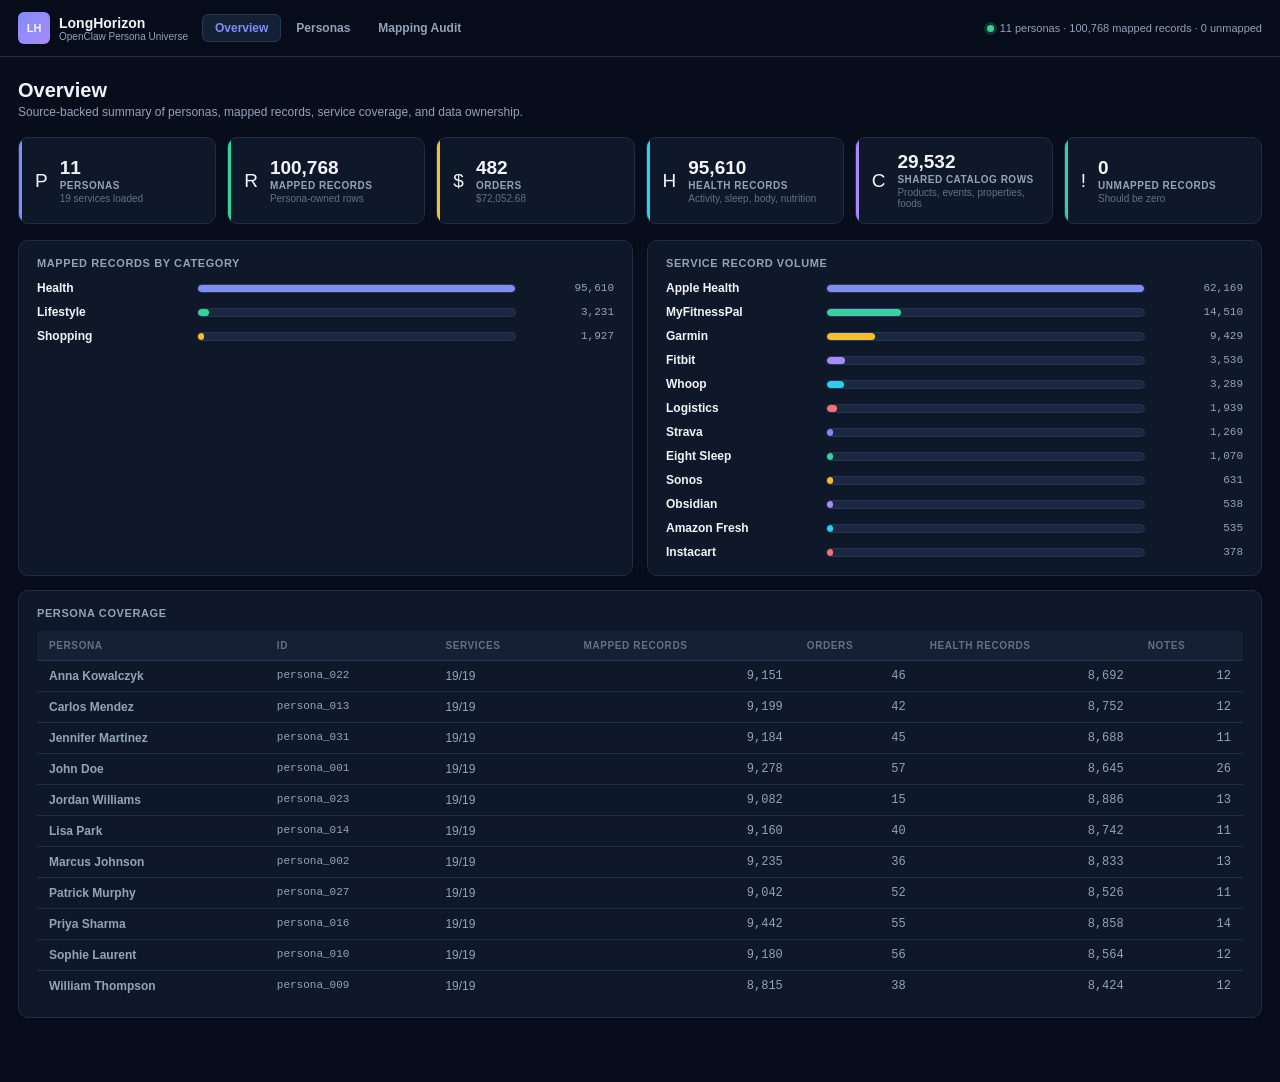
==== longhorizon-visualization/index.html @ d18d6e13 "UI rework" ====
<!DOCTYPE html>
<html lang="en">
<head>
  <meta charset="UTF-8" />
  <meta name="viewport" content="width=device-width, initial-scale=1.0" />
  <title>LongHorizon - Data Visualization</title>
  <link rel="stylesheet" href="css/style.css" />
</head>
<body>
  <header class="header">
    <div class="header-inner">
      <div class="brand">
        <div class="brand-logo">LH</div>
        <div class="brand-name">
          <span>LongHorizon</span>
          <small>OpenClaw Persona Universe</small>
        </div>
      </div>

      <nav class="tabs" aria-label="Primary">
        <button class="tab active" data-tab="overview">Overview</button>
        <button class="tab" data-tab="personas">Personas</button>
        <button class="tab" data-tab="audit">Mapping Audit</button>
      </nav>

      <div class="hdr-right">
        <span class="pulse-dot" id="status-dot"></span>
        <span class="status-text" id="status-text">Loading...</span>
      </div>
    </div>
  </header>

  <main class="main">
    <section class="page active" id="page-overview">
      <div class="page-title">
        <h2>Overview</h2>
        <p>Source-backed summary of personas, mapped records, service coverage, and data ownership.</p>
      </div>
      <div class="kpi-row" id="kpi-row"></div>
      <div class="grid-2">
        <div class="card">
          <h4>Mapped Records by Category</h4>
          <div id="category-bars" class="bar-list"></div>
        </div>
        <div class="card">
          <h4>Service Record Volume</h4>
          <div id="service-bars" class="bar-list"></div>
        </div>
      </div>
      <div class="card" style="margin-top:14px">
        <h4>Persona Coverage</h4>
        <div id="coverage-table"></div>
      </div>
    </section>

    <section class="page" id="page-personas">
      <div class="page-title">
        <h2>Personas</h2>
        <p>Each row links to a complete persona detail block with consistent health, purchase, lifestyle, and source-record sections.</p>
      </div>
      <div class="explorer-bar">
        <input id="persona-search" class="ex-search" type="text" placeholder="Search persona name, email, or ID..." />
        <span class="ex-count" id="persona-count"></span>
      </div>
      <div class="table-wrap" id="personas-table"></div>
      <div class="detail-stack" id="personas-root"></div>
    </section>

    <section class="page" id="page-audit">
      <div class="page-title">
        <h2>Mapping Audit</h2>
        <p>Explicit rules used to keep persona ownership strict, plus shared catalog counts and unmapped records.</p>
      </div>
      <div id="audit-root" class="audit-grid"></div>
    </section>
  </main>

  <div id="loading-overlay" class="loading-overlay">
    <div class="loader-box"><div class="spinner"></div><p>Loading LongHorizon Universe...</p></div>
  </div>

  <script src="js/app.js"></script>
</body>
</html>
---- longhorizon-visualization/css/style.css ----
:root {
  --bg: #070d1a;
  --surface: #0f1829;
  --surface2: #162035;
  --surface3: #1c2840;
  --border: #1e2d48;
  --border2: #253556;
  --indigo: #818cf8;
  --emerald: #34d399;
  --amber: #fbbf24;
  --violet: #a78bfa;
  --rose: #f87171;
  --cyan: #22d3ee;
  --text: #f1f5f9;
  --text2: #94a3b8;
  --text3: #607188;
  --radius: 10px;
  --radius-sm: 6px;
  --font: Inter, "Segoe UI", Arial, sans-serif;
  --mono: "JetBrains Mono", Consolas, monospace;
}

* { box-sizing: border-box; margin: 0; padding: 0; }
html { font-size: 14px; scroll-behavior: smooth; }
body { min-height: 100vh; background: var(--bg); color: var(--text); font-family: var(--font); }
a { color: inherit; text-decoration: none; }
code { font-family: var(--mono); color: var(--amber); }

.header {
  position: sticky;
  top: 0;
  z-index: 100;
  background: rgba(7, 13, 26, 0.96);
  border-bottom: 1px solid var(--border);
}

.header-inner {
  max-width: 1500px;
  height: 56px;
  margin: 0 auto;
  padding: 0 18px;
  display: flex;
  align-items: center;
  gap: 14px;
}

.brand { display: flex; align-items: center; gap: 9px; flex: 0 0 auto; }
.brand-logo {
  width: 32px;
  height: 32px;
  border-radius: var(--radius-sm);
  display: grid;
  place-items: center;
  background: linear-gradient(135deg, var(--indigo), var(--violet));
  font-size: 11px;
  font-weight: 800;
}
.brand-name span { display: block; font-size: 14px; font-weight: 700; }
.brand-name small { display: block; color: var(--text2); font-size: 10px; }

.tabs { flex: 1; display: flex; gap: 2px; overflow-x: auto; }
.tab {
  padding: 6px 12px;
  border: 1px solid transparent;
  border-radius: var(--radius-sm);
  background: transparent;
  color: var(--text2);
  font: 600 12px var(--font);
  cursor: pointer;
  white-space: nowrap;
}
.tab:hover { background: var(--surface2); color: var(--text); }
.tab.active { background: var(--surface2); border-color: var(--border2); color: var(--indigo); }

.hdr-right { display: flex; align-items: center; gap: 6px; flex: 0 0 auto; min-width: 0; }
.pulse-dot { width: 7px; height: 7px; border-radius: 50%; background: var(--text3); }
.pulse-dot.live { background: var(--emerald); box-shadow: 0 0 0 3px rgba(52, 211, 153, 0.2); }
.status-text { color: var(--text2); font-size: 11px; max-width: 280px; overflow: hidden; text-overflow: ellipsis; white-space: nowrap; }

.main { max-width: 1500px; margin: 0 auto; padding: 22px 18px 64px; }
.page { display: none; }
.page.active { display: block; }
.page-title { margin-bottom: 18px; }
.page-title h2 { font-size: 20px; font-weight: 700; letter-spacing: 0; }
.page-title p { margin-top: 3px; color: var(--text2); font-size: 12px; }

.kpi-row { display: grid; grid-template-columns: repeat(auto-fit, minmax(180px, 1fr)); gap: 11px; margin-bottom: 16px; }
.kpi-card {
  position: relative;
  overflow: hidden;
  display: flex;
  align-items: center;
  gap: 12px;
  padding: 14px 16px;
  background: var(--surface);
  border: 1px solid var(--border);
  border-radius: var(--radius);
}
.kpi-card::before { content: ""; position: absolute; top: 0; left: 0; width: 3px; height: 100%; background: var(--accent); }
.kpi-icon { font-size: 19px; }
.kpi-value { font-size: 19px; font-weight: 800; line-height: 1; }
.kpi-label { margin-top: 3px; color: var(--text2); font-size: 10px; font-weight: 700; text-transform: uppercase; letter-spacing: 0.5px; }
.kpi-sub { margin-top: 2px; color: var(--text3); font-size: 10px; }

.grid-2 { display: grid; grid-template-columns: 1fr 1fr; gap: 14px; }
.card,
.persona-card,
.audit-card {
  background: var(--surface);
  border: 1px solid var(--border);
  border-radius: var(--radius);
  padding: 16px 18px;
}
.card h4,
.persona-section h4,
.audit-card h3 {
  margin-bottom: 12px;
  color: var(--text2);
  font-size: 11px;
  font-weight: 800;
  text-transform: uppercase;
  letter-spacing: 0.6px;
}

.bar-list { display: grid; gap: 10px; }
.bar-row { display: grid; grid-template-columns: 150px minmax(0, 1fr) 88px; gap: 10px; align-items: center; font-size: 12px; }
.bar-track { height: 9px; overflow: hidden; border-radius: 999px; background: var(--surface3); border: 1px solid var(--border2); }
.bar-fill { height: 100%; border-radius: 999px; background: var(--indigo); }
.bar-value { color: var(--text2); text-align: right; font-family: var(--mono); font-size: 11px; }

.explorer-bar { display: flex; align-items: center; gap: 8px; margin-bottom: 10px; }
.ex-search {
  min-width: 310px;
  padding: 8px 10px;
  outline: none;
  border: 1px solid var(--border2);
  border-radius: var(--radius-sm);
  background: var(--surface2);
  color: var(--text);
  font: 12px var(--font);
}
.ex-search:focus { border-color: var(--indigo); }
.ex-search::placeholder { color: var(--text3); }
.ex-count { margin-left: auto; color: var(--text3); font-size: 11px; }

.table-wrap { overflow-x: auto; border: 1px solid var(--border); border-radius: var(--radius); background: var(--surface); }
.data-table { width: 100%; border-collapse: collapse; font-size: 12px; }
.data-table th {
  padding: 9px 12px;
  background: var(--surface2);
  border-bottom: 1px solid var(--border2);
  text-align: left;
  color: var(--text3);
  font-size: 10px;
  font-weight: 800;
  text-transform: uppercase;
  letter-spacing: 0.6px;
  white-space: nowrap;
}
.data-table td { padding: 8px 12px; border-bottom: 1px solid var(--border); color: var(--text2); vertical-align: top; }
.data-table tbody tr:last-child td { border-bottom: 0; }
.data-table tbody tr:hover td { background: var(--surface2); color: var(--text); }
.mono { font-family: var(--mono); font-size: 11px; color: var(--text2); }
.num { text-align: right; font-family: var(--mono); }

.badge {
  display: inline-flex;
  align-items: center;
  padding: 2px 7px;
  border-radius: 10px;
  font-size: 10px;
  font-weight: 800;
  white-space: nowrap;
}
.badge-health { background: rgba(52, 211, 153, 0.12); color: var(--emerald); }
.badge-shopping { background: rgba(251, 191, 36, 0.12); color: var(--amber); }
.badge-lifestyle { background: rgba(167, 139, 250, 0.12); color: var(--violet); }
.badge-normal { background: rgba(129, 140, 248, 0.12); color: var(--indigo); }

.detail-stack { display: grid; gap: 16px; margin-top: 18px; }
.persona-card { scroll-margin-top: 70px; }
.persona-header {
  display: grid;
  grid-template-columns: auto minmax(0, 1fr) auto;
  gap: 12px;
  align-items: center;
  padding-bottom: 14px;
  border-bottom: 1px solid var(--border);
}
.avatar {
  width: 42px;
  height: 42px;
  display: grid;
  place-items: center;
  border-radius: var(--radius-sm);
  background: linear-gradient(135deg, var(--indigo), var(--cyan));
  color: #fff;
  font-weight: 800;
}
.persona-header h3 { font-size: 17px; }
.persona-header p { margin-top: 3px; color: var(--text2); font-size: 11px; }
.persona-mini { text-align: right; color: var(--text2); font-size: 11px; }

.chain {
  display: grid;
  grid-template-columns: 1fr 1fr;
  gap: 12px;
  margin-top: 14px;
}
.persona-section {
  min-width: 0;
  padding: 12px;
  border: 1px solid var(--border);
  border-radius: var(--radius-sm);
  background: rgba(22, 32, 53, 0.65);
}
.full-span { grid-column: 1 / -1; }
.metric-grid { display: grid; grid-template-columns: repeat(3, minmax(0, 1fr)); gap: 8px; }
.metric-tile {
  padding: 9px;
  border: 1px solid var(--border);
  border-radius: var(--radius-sm);
  background: var(--surface);
}
.metric-tile strong { display: block; font-size: 15px; }
.metric-tile span { display: block; margin-top: 3px; color: var(--text3); font-size: 10px; text-transform: uppercase; letter-spacing: 0.4px; }

.mini-table { width: 100%; border-collapse: collapse; font-size: 11px; }
.mini-table th { padding: 7px 8px; color: var(--text3); border-bottom: 1px solid var(--border); text-align: left; font-size: 9px; text-transform: uppercase; }
.mini-table td { padding: 7px 8px; border-bottom: 1px solid var(--border); color: var(--text2); }
.mini-table tr:last-child td { border-bottom: 0; }

.source-list { display: flex; flex-wrap: wrap; gap: 6px; }
.source-pill { border: 1px solid var(--border2); border-radius: 999px; padding: 4px 8px; color: var(--text2); font-size: 10px; }
.dataset-list { display: grid; gap: 7px; }
.dataset-line { display: grid; grid-template-columns: 135px minmax(0, 1fr); gap: 10px; padding-top: 7px; border-top: 1px solid var(--border); }
.dataset-line:first-child { border-top: 0; padding-top: 0; }
.dataset-line span { color: var(--text2); line-height: 1.45; font-size: 11px; }

.audit-grid { display: grid; grid-template-columns: repeat(3, minmax(0, 1fr)); gap: 12px; }
.audit-card p { color: var(--text2); font-size: 12px; line-height: 1.55; }
.audit-row { padding: 8px 0; border-top: 1px solid var(--border); }
.audit-row:first-of-type { border-top: 0; }
.audit-row strong { display: block; margin-bottom: 3px; }
.audit-row span { color: var(--text2); font-size: 11px; line-height: 1.45; }
.empty { color: var(--text3); font-size: 12px; }

.loading-overlay {
  position: fixed;
  inset: 0;
  z-index: 500;
  display: grid;
  place-items: center;
  background: rgba(7, 13, 26, 0.9);
}
.loading-overlay.hidden { opacity: 0; pointer-events: none; transition: opacity 0.25s; }
.loader-box { display: grid; justify-items: center; gap: 12px; color: var(--text2); }
.spinner { width: 34px; height: 34px; border: 3px solid var(--border2); border-top-color: var(--indigo); border-radius: 50%; animation: spin 0.9s linear infinite; }
@keyframes spin { to { transform: rotate(360deg); } }

@media (max-width: 1000px) {
  .grid-2,
  .chain,
  .audit-grid { grid-template-columns: 1fr; }
  .metric-grid { grid-template-columns: repeat(2, minmax(0, 1fr)); }
}

@media (max-width: 720px) {
  .header-inner { height: auto; padding: 10px 14px; flex-wrap: wrap; }
  .tabs { order: 3; flex-basis: 100%; }
  .main { padding: 18px 14px 48px; }
  .kpi-row,
  .metric-grid,
  .persona-header,
  .bar-row,
  .dataset-line { grid-template-columns: 1fr; }
  .persona-mini { text-align: left; }
  .ex-search { min-width: 0; width: 100%; }
  .explorer-bar { align-items: stretch; flex-direction: column; }
  .ex-count { margin-left: 0; }
}
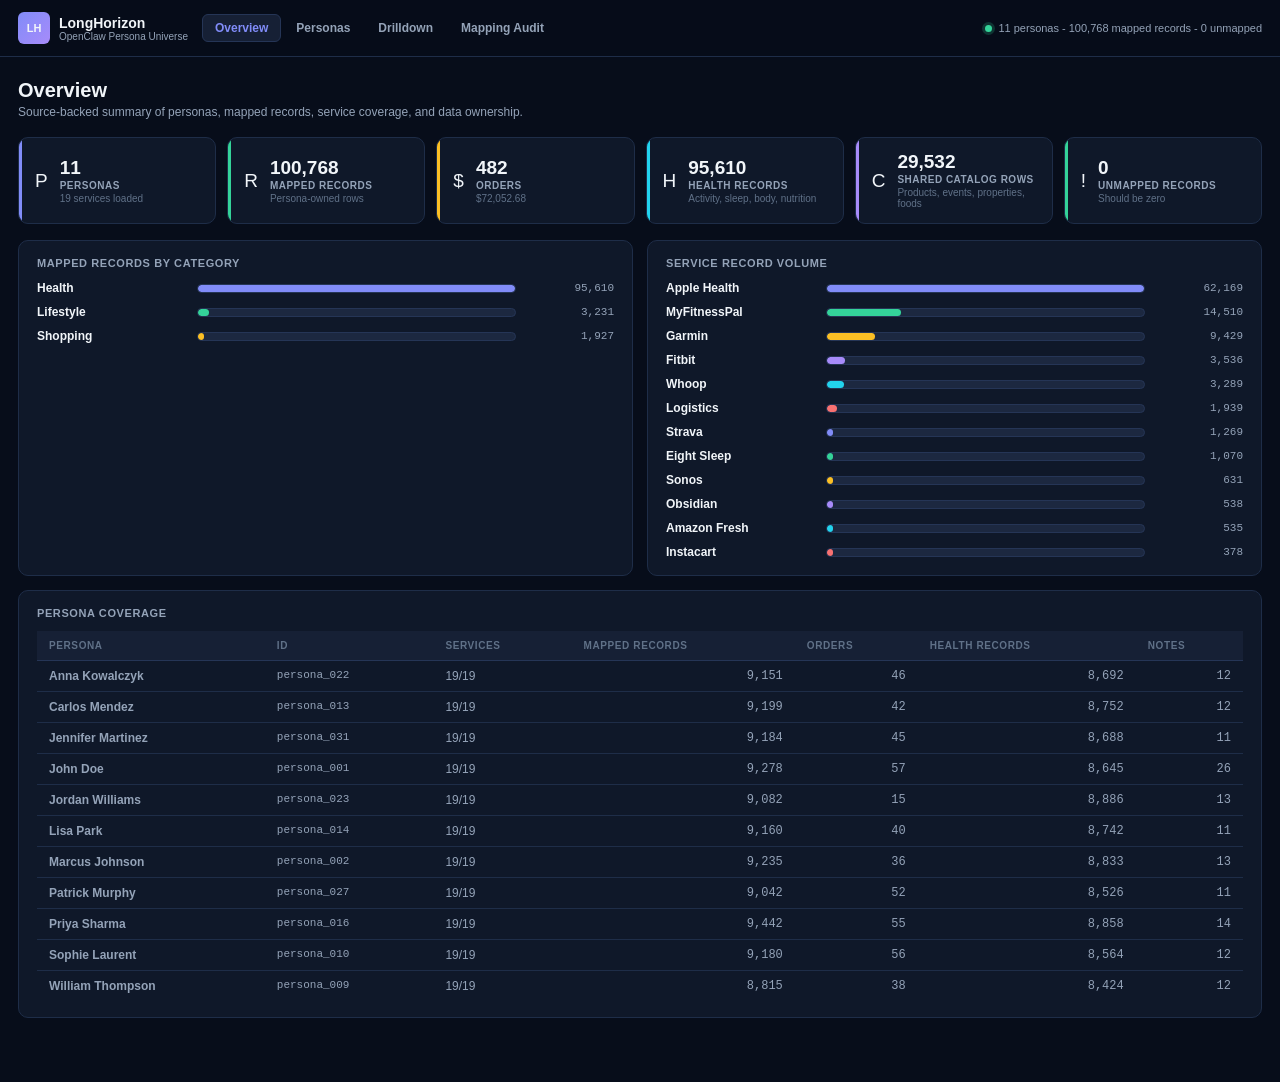
==== commit ee60e958: "Ui changes" ====
--- a/longhorizon-visualization/index.html
+++ b/longhorizon-visualization/index.html
@@ -20,6 +20,7 @@
       <nav class="tabs" aria-label="Primary">
         <button class="tab active" data-tab="overview">Overview</button>
         <button class="tab" data-tab="personas">Personas</button>
+        <button class="tab" data-tab="drilldown">Drilldown</button>
         <button class="tab" data-tab="audit">Mapping Audit</button>
       </nav>
 
@@ -66,6 +67,19 @@
       <div class="detail-stack" id="personas-root"></div>
     </section>
 
+    <section class="page" id="page-drilldown">
+      <div class="page-title">
+        <h2>Persona Server Drilldown</h2>
+        <p>Explore one persona at a time, then inspect every linked server, dataset, metric, and raw record page.</p>
+      </div>
+      <div class="explorer-bar wrap">
+        <select id="drill-persona" class="ex-filter"></select>
+        <select id="drill-dataset" class="ex-filter"></select>
+        <span class="ex-count" id="drill-count"></span>
+      </div>
+      <div id="drill-root"></div>
+    </section>
+
     <section class="page" id="page-audit">
       <div class="page-title">
         <h2>Mapping Audit</h2>
--- a/longhorizon-visualization/css/style.css
+++ b/longhorizon-visualization/css/style.css
@@ -129,6 +129,7 @@
 .bar-value { color: var(--text2); text-align: right; font-family: var(--mono); font-size: 11px; }
 
 .explorer-bar { display: flex; align-items: center; gap: 8px; margin-bottom: 10px; }
+.explorer-bar.wrap { flex-wrap: wrap; }
 .ex-search {
   min-width: 310px;
   padding: 8px 10px;
@@ -141,6 +142,16 @@
 }
 .ex-search:focus { border-color: var(--indigo); }
 .ex-search::placeholder { color: var(--text3); }
+.ex-filter {
+  min-width: 190px;
+  padding: 8px 10px;
+  outline: none;
+  border: 1px solid var(--border2);
+  border-radius: var(--radius-sm);
+  background: var(--surface2);
+  color: var(--text);
+  font: 12px var(--font);
+}
 .ex-count { margin-left: auto; color: var(--text3); font-size: 11px; }
 
 .table-wrap { overflow-x: auto; border: 1px solid var(--border); border-radius: var(--radius); background: var(--surface); }
@@ -232,10 +243,98 @@
 
 .source-list { display: flex; flex-wrap: wrap; gap: 6px; }
 .source-pill { border: 1px solid var(--border2); border-radius: 999px; padding: 4px 8px; color: var(--text2); font-size: 10px; }
+.source-button { background: transparent; font-family: var(--font); cursor: pointer; }
+.source-button:hover { color: var(--indigo); border-color: var(--indigo); }
 .dataset-list { display: grid; gap: 7px; }
 .dataset-line { display: grid; grid-template-columns: 135px minmax(0, 1fr); gap: 10px; padding-top: 7px; border-top: 1px solid var(--border); }
 .dataset-line:first-child { border-top: 0; padding-top: 0; }
 .dataset-line span { color: var(--text2); line-height: 1.45; font-size: 11px; }
+
+.drill-layout {
+  display: grid;
+  grid-template-columns: 230px minmax(0, 1fr);
+  gap: 14px;
+}
+.server-nav {
+  display: grid;
+  gap: 6px;
+  align-content: start;
+}
+.server-btn {
+  width: 100%;
+  padding: 9px 10px;
+  border: 1px solid var(--border);
+  border-radius: var(--radius-sm);
+  background: var(--surface);
+  color: var(--text2);
+  font: 600 12px var(--font);
+  text-align: left;
+  cursor: pointer;
+}
+.server-btn:hover { background: var(--surface2); color: var(--text); }
+.server-btn.active { border-color: var(--indigo); background: rgba(129, 140, 248, 0.12); color: var(--indigo); }
+.server-btn small { display: block; margin-top: 2px; color: var(--text3); font-weight: 500; }
+.drill-main { display: grid; gap: 14px; min-width: 0; }
+.record-table-wrap {
+  max-height: 580px;
+  overflow: auto;
+  border: 1px solid var(--border);
+  border-radius: var(--radius);
+  background: var(--surface);
+}
+.record-table {
+  width: 100%;
+  border-collapse: collapse;
+  font-size: 11px;
+}
+.record-table th {
+  position: sticky;
+  top: 0;
+  z-index: 1;
+  padding: 8px;
+  background: var(--surface2);
+  border-bottom: 1px solid var(--border2);
+  color: var(--text3);
+  text-align: left;
+  text-transform: uppercase;
+  font-size: 9px;
+  letter-spacing: 0.5px;
+}
+.record-table td {
+  max-width: 320px;
+  padding: 7px 8px;
+  border-bottom: 1px solid var(--border);
+  color: var(--text2);
+  vertical-align: top;
+  overflow-wrap: anywhere;
+}
+.record-table tr:last-child td { border-bottom: 0; }
+.pager {
+  display: flex;
+  align-items: center;
+  gap: 8px;
+  margin-top: 10px;
+}
+.page-btn {
+  padding: 5px 10px;
+  border: 1px solid var(--border2);
+  border-radius: var(--radius-sm);
+  background: var(--surface2);
+  color: var(--text2);
+  font: 11px var(--font);
+  cursor: pointer;
+}
+.page-btn:disabled { opacity: 0.35; cursor: default; }
+.page-info { color: var(--text3); font-size: 11px; }
+.link-btn {
+  border: 0;
+  background: none;
+  color: var(--indigo);
+  font: inherit;
+  cursor: pointer;
+  padding: 0;
+}
+.link-btn:hover { text-decoration: underline; }
 
 .audit-grid { display: grid; grid-template-columns: repeat(3, minmax(0, 1fr)); gap: 12px; }
 .audit-card p { color: var(--text2); font-size: 12px; line-height: 1.55; }
@@ -261,6 +360,7 @@
 @media (max-width: 1000px) {
   .grid-2,
   .chain,
+  .drill-layout,
   .audit-grid { grid-template-columns: 1fr; }
   .metric-grid { grid-template-columns: repeat(2, minmax(0, 1fr)); }
 }
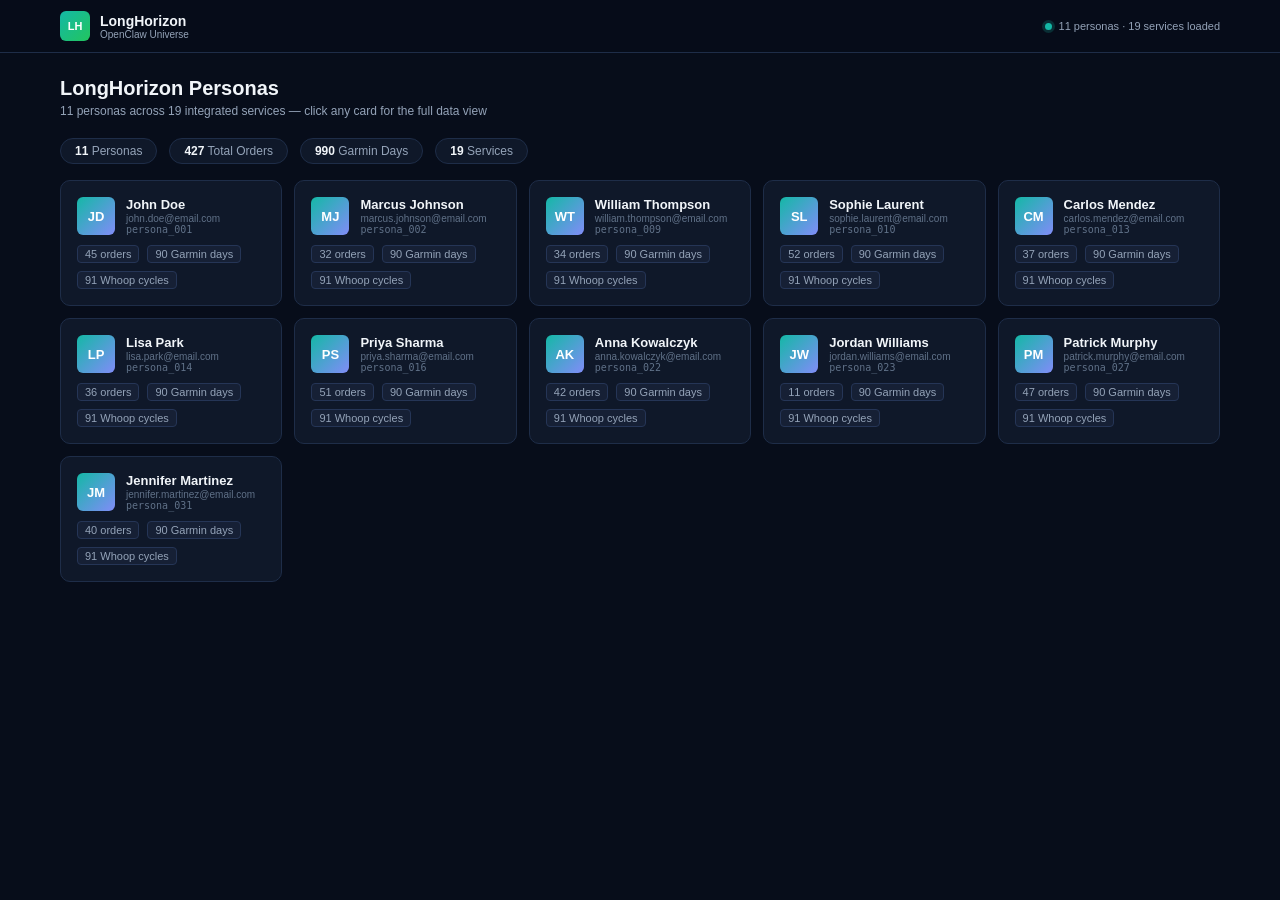
==== commit 635045cd: "Task rebuild" ====
--- a/longhorizon-visualization/index.html
+++ b/longhorizon-visualization/index.html
@@ -3,7 +3,7 @@
 <head>
   <meta charset="UTF-8" />
   <meta name="viewport" content="width=device-width, initial-scale=1.0" />
-  <title>LongHorizon - Data Visualization</title>
+  <title>LongHorizon — OpenClaw Universe</title>
   <link rel="stylesheet" href="css/style.css" />
 </head>
 <body>
@@ -13,84 +13,25 @@
         <div class="brand-logo">LH</div>
         <div class="brand-name">
           <span>LongHorizon</span>
-          <small>OpenClaw Persona Universe</small>
+          <small>OpenClaw Universe</small>
         </div>
       </div>
-
-      <nav class="tabs" aria-label="Primary">
-        <button class="tab active" data-tab="overview">Overview</button>
-        <button class="tab" data-tab="personas">Personas</button>
-        <button class="tab" data-tab="drilldown">Drilldown</button>
-        <button class="tab" data-tab="audit">Mapping Audit</button>
-      </nav>
-
       <div class="hdr-right">
         <span class="pulse-dot" id="status-dot"></span>
-        <span class="status-text" id="status-text">Loading...</span>
+        <span class="status-text" id="status-text">Loading…</span>
       </div>
     </div>
   </header>
 
-  <main class="main">
-    <section class="page active" id="page-overview">
-      <div class="page-title">
-        <h2>Overview</h2>
-        <p>Source-backed summary of personas, mapped records, service coverage, and data ownership.</p>
-      </div>
-      <div class="kpi-row" id="kpi-row"></div>
-      <div class="grid-2">
-        <div class="card">
-          <h4>Mapped Records by Category</h4>
-          <div id="category-bars" class="bar-list"></div>
-        </div>
-        <div class="card">
-          <h4>Service Record Volume</h4>
-          <div id="service-bars" class="bar-list"></div>
-        </div>
-      </div>
-      <div class="card" style="margin-top:14px">
-        <h4>Persona Coverage</h4>
-        <div id="coverage-table"></div>
-      </div>
-    </section>
-
-    <section class="page" id="page-personas">
-      <div class="page-title">
-        <h2>Personas</h2>
-        <p>Each row links to a complete persona detail block with consistent health, purchase, lifestyle, and source-record sections.</p>
-      </div>
-      <div class="explorer-bar">
-        <input id="persona-search" class="ex-search" type="text" placeholder="Search persona name, email, or ID..." />
-        <span class="ex-count" id="persona-count"></span>
-      </div>
-      <div class="table-wrap" id="personas-table"></div>
-      <div class="detail-stack" id="personas-root"></div>
-    </section>
-
-    <section class="page" id="page-drilldown">
-      <div class="page-title">
-        <h2>Persona Server Drilldown</h2>
-        <p>Explore one persona at a time, then inspect every linked server, dataset, metric, and raw record page.</p>
-      </div>
-      <div class="explorer-bar wrap">
-        <select id="drill-persona" class="ex-filter"></select>
-        <select id="drill-dataset" class="ex-filter"></select>
-        <span class="ex-count" id="drill-count"></span>
-      </div>
-      <div id="drill-root"></div>
-    </section>
-
-    <section class="page" id="page-audit">
-      <div class="page-title">
-        <h2>Mapping Audit</h2>
-        <p>Explicit rules used to keep persona ownership strict, plus shared catalog counts and unmapped records.</p>
-      </div>
-      <div id="audit-root" class="audit-grid"></div>
-    </section>
-  </main>
+  <main id="view" class="main"></main>
 
   <div id="loading-overlay" class="loading-overlay">
-    <div class="loader-box"><div class="spinner"></div><p>Loading LongHorizon Universe...</p></div>
+    <div class="loader-box">
+      <div class="spinner"></div>
+      <p id="load-msg">Loading universe…</p>
+      <div class="progress-bar-wrap"><div class="progress-bar" id="progress-bar"></div></div>
+      <p id="load-sub" class="load-sub"></p>
+    </div>
   </div>
 
   <script src="js/app.js"></script>
--- a/longhorizon-visualization/css/style.css
+++ b/longhorizon-visualization/css/style.css
@@ -1,381 +1,202 @@
 :root {
-  --bg: #070d1a;
-  --surface: #0f1829;
+  --bg:       #070d1a;
+  --surface:  #0f1829;
   --surface2: #162035;
-  --surface3: #1c2840;
-  --border: #1e2d48;
-  --border2: #253556;
-  --indigo: #818cf8;
-  --emerald: #34d399;
-  --amber: #fbbf24;
-  --violet: #a78bfa;
-  --rose: #f87171;
-  --cyan: #22d3ee;
-  --text: #f1f5f9;
-  --text2: #94a3b8;
-  --text3: #607188;
-  --radius: 10px;
-  --radius-sm: 6px;
-  --font: Inter, "Segoe UI", Arial, sans-serif;
-  --mono: "JetBrains Mono", Consolas, monospace;
-}
-
-* { box-sizing: border-box; margin: 0; padding: 0; }
-html { font-size: 14px; scroll-behavior: smooth; }
-body { min-height: 100vh; background: var(--bg); color: var(--text); font-family: var(--font); }
-a { color: inherit; text-decoration: none; }
-code { font-family: var(--mono); color: var(--amber); }
-
+  --surface3: #1e2d48;
+  --border:   #1e2d48;
+  --border2:  #253556;
+  --teal:     #14b8a6;
+  --green:    #22c55e;
+  --amber:    #f59e0b;
+  --violet:   #a855f7;
+  --rose:     #f87171;
+  --sky:      #38bdf8;
+  --indigo:   #818cf8;
+  --text:     #f1f5f9;
+  --text2:    #94a3b8;
+  --text3:    #607188;
+  --radius:   10px;
+  --rsm:      6px;
+  --font:     Inter, "Segoe UI", sans-serif;
+  --mono:     "JetBrains Mono", Consolas, monospace;
+}
+
+*, *::before, *::after { box-sizing: border-box; margin: 0; padding: 0; }
+html { font-size: 14px; }
+body { background: var(--bg); color: var(--text); font-family: var(--font); min-height: 100vh; }
+::-webkit-scrollbar { width: 5px; height: 5px; }
+::-webkit-scrollbar-track { background: var(--bg); }
+::-webkit-scrollbar-thumb { background: var(--border2); border-radius: 3px; }
+
+/* ── HEADER ── */
 .header {
-  position: sticky;
-  top: 0;
-  z-index: 100;
-  background: rgba(7, 13, 26, 0.96);
+  position: sticky; top: 0; z-index: 100;
+  background: rgba(7,13,26,0.95); backdrop-filter: blur(12px);
   border-bottom: 1px solid var(--border);
 }
-
 .header-inner {
-  max-width: 1500px;
-  height: 56px;
-  margin: 0 auto;
-  padding: 0 18px;
-  display: flex;
-  align-items: center;
-  gap: 14px;
-}
-
-.brand { display: flex; align-items: center; gap: 9px; flex: 0 0 auto; }
+  max-width: 1200px; margin: 0 auto; padding: 0 20px;
+  height: 52px; display: flex; align-items: center; justify-content: space-between;
+}
+.brand { display: flex; align-items: center; gap: 10px; }
 .brand-logo {
-  width: 32px;
-  height: 32px;
-  border-radius: var(--radius-sm);
+  width: 30px; height: 30px; border-radius: var(--rsm);
+  background: linear-gradient(135deg, var(--teal), var(--green));
+  display: grid; place-items: center; font-weight: 800; font-size: 11px; color: #fff;
+}
+.brand-name span { font-weight: 700; font-size: 14px; }
+.brand-name small { display: block; font-size: 10px; color: var(--text2); }
+.hdr-right { display: flex; align-items: center; gap: 7px; }
+.pulse-dot { width: 7px; height: 7px; border-radius: 50%; background: var(--text3); flex-shrink: 0; }
+.pulse-dot.live { background: var(--teal); box-shadow: 0 0 0 3px rgba(20,184,166,.2); animation: pulse 2s infinite; }
+@keyframes pulse { 0%,100%{box-shadow:0 0 0 3px rgba(20,184,166,.2)}50%{box-shadow:0 0 0 6px rgba(20,184,166,.05)} }
+.status-text { font-size: 11px; color: var(--text2); max-width: 280px; overflow: hidden; text-overflow: ellipsis; white-space: nowrap; }
+
+/* ── MAIN ── */
+.main { max-width: 1200px; margin: 0 auto; padding: 24px 20px 80px; }
+@keyframes fadeIn { from{opacity:0;transform:translateY(4px)} to{opacity:1;transform:none} }
+
+/* ── PERSONA LIST VIEW ── */
+.list-header { margin-bottom: 20px; }
+.list-header h2 { font-size: 20px; font-weight: 700; }
+.list-header p  { margin-top: 4px; font-size: 12px; color: var(--text2); }
+.stats-row { display: flex; gap: 12px; flex-wrap: wrap; margin: 16px 0; }
+.stat-pill {
+  background: var(--surface); border: 1px solid var(--border);
+  border-radius: 20px; padding: 5px 14px; font-size: 12px; color: var(--text2);
+}
+.stat-pill strong { color: var(--text); font-weight: 700; }
+
+.persona-grid {
   display: grid;
-  place-items: center;
-  background: linear-gradient(135deg, var(--indigo), var(--violet));
-  font-size: 11px;
-  font-weight: 800;
-}
-.brand-name span { display: block; font-size: 14px; font-weight: 700; }
-.brand-name small { display: block; color: var(--text2); font-size: 10px; }
-
-.tabs { flex: 1; display: flex; gap: 2px; overflow-x: auto; }
-.tab {
-  padding: 6px 12px;
-  border: 1px solid transparent;
-  border-radius: var(--radius-sm);
-  background: transparent;
-  color: var(--text2);
-  font: 600 12px var(--font);
-  cursor: pointer;
-  white-space: nowrap;
-}
-.tab:hover { background: var(--surface2); color: var(--text); }
-.tab.active { background: var(--surface2); border-color: var(--border2); color: var(--indigo); }
-
-.hdr-right { display: flex; align-items: center; gap: 6px; flex: 0 0 auto; min-width: 0; }
-.pulse-dot { width: 7px; height: 7px; border-radius: 50%; background: var(--text3); }
-.pulse-dot.live { background: var(--emerald); box-shadow: 0 0 0 3px rgba(52, 211, 153, 0.2); }
-.status-text { color: var(--text2); font-size: 11px; max-width: 280px; overflow: hidden; text-overflow: ellipsis; white-space: nowrap; }
-
-.main { max-width: 1500px; margin: 0 auto; padding: 22px 18px 64px; }
-.page { display: none; }
-.page.active { display: block; }
-.page-title { margin-bottom: 18px; }
-.page-title h2 { font-size: 20px; font-weight: 700; letter-spacing: 0; }
-.page-title p { margin-top: 3px; color: var(--text2); font-size: 12px; }
-
-.kpi-row { display: grid; grid-template-columns: repeat(auto-fit, minmax(180px, 1fr)); gap: 11px; margin-bottom: 16px; }
-.kpi-card {
-  position: relative;
-  overflow: hidden;
-  display: flex;
-  align-items: center;
+  grid-template-columns: repeat(auto-fill, minmax(220px, 1fr));
   gap: 12px;
-  padding: 14px 16px;
-  background: var(--surface);
-  border: 1px solid var(--border);
-  border-radius: var(--radius);
-}
-.kpi-card::before { content: ""; position: absolute; top: 0; left: 0; width: 3px; height: 100%; background: var(--accent); }
-.kpi-icon { font-size: 19px; }
-.kpi-value { font-size: 19px; font-weight: 800; line-height: 1; }
-.kpi-label { margin-top: 3px; color: var(--text2); font-size: 10px; font-weight: 700; text-transform: uppercase; letter-spacing: 0.5px; }
-.kpi-sub { margin-top: 2px; color: var(--text3); font-size: 10px; }
-
-.grid-2 { display: grid; grid-template-columns: 1fr 1fr; gap: 14px; }
-.card,
-.persona-card,
-.audit-card {
-  background: var(--surface);
-  border: 1px solid var(--border);
-  border-radius: var(--radius);
-  padding: 16px 18px;
-}
-.card h4,
-.persona-section h4,
-.audit-card h3 {
-  margin-bottom: 12px;
-  color: var(--text2);
-  font-size: 11px;
-  font-weight: 800;
-  text-transform: uppercase;
-  letter-spacing: 0.6px;
-}
-
-.bar-list { display: grid; gap: 10px; }
-.bar-row { display: grid; grid-template-columns: 150px minmax(0, 1fr) 88px; gap: 10px; align-items: center; font-size: 12px; }
-.bar-track { height: 9px; overflow: hidden; border-radius: 999px; background: var(--surface3); border: 1px solid var(--border2); }
-.bar-fill { height: 100%; border-radius: 999px; background: var(--indigo); }
-.bar-value { color: var(--text2); text-align: right; font-family: var(--mono); font-size: 11px; }
-
-.explorer-bar { display: flex; align-items: center; gap: 8px; margin-bottom: 10px; }
-.explorer-bar.wrap { flex-wrap: wrap; }
-.ex-search {
-  min-width: 310px;
-  padding: 8px 10px;
-  outline: none;
-  border: 1px solid var(--border2);
-  border-radius: var(--radius-sm);
-  background: var(--surface2);
-  color: var(--text);
-  font: 12px var(--font);
-}
-.ex-search:focus { border-color: var(--indigo); }
-.ex-search::placeholder { color: var(--text3); }
-.ex-filter {
-  min-width: 190px;
-  padding: 8px 10px;
-  outline: none;
-  border: 1px solid var(--border2);
-  border-radius: var(--radius-sm);
-  background: var(--surface2);
-  color: var(--text);
-  font: 12px var(--font);
-}
-.ex-count { margin-left: auto; color: var(--text3); font-size: 11px; }
-
-.table-wrap { overflow-x: auto; border: 1px solid var(--border); border-radius: var(--radius); background: var(--surface); }
+}
+.persona-card {
+  background: var(--surface); border: 1px solid var(--border);
+  border-radius: var(--radius); padding: 16px;
+  cursor: pointer; transition: border-color .15s, transform .12s;
+  display: flex; flex-direction: column; gap: 10px;
+}
+.persona-card:hover { border-color: var(--teal); transform: translateY(-2px); }
+.persona-card-top { display: flex; align-items: center; gap: 11px; }
+.avatar {
+  width: 38px; height: 38px; border-radius: var(--rsm);
+  background: linear-gradient(135deg, var(--teal), var(--indigo));
+  display: grid; place-items: center; font-weight: 800; font-size: 13px; color: #fff;
+  flex-shrink: 0;
+}
+.persona-name { font-weight: 600; font-size: 13px; }
+.persona-email { font-size: 10px; color: var(--text3); margin-top: 1px; }
+.persona-id { font-size: 10px; color: var(--text3); font-family: var(--mono); }
+.persona-stats { display: flex; gap: 8px; flex-wrap: wrap; }
+.ps { font-size: 11px; color: var(--text2); background: var(--surface2); border: 1px solid var(--border2); border-radius: 4px; padding: 2px 7px; }
+
+/* ── DETAIL VIEW ── */
+.detail-back {
+  display: inline-flex; align-items: center; gap: 6px;
+  font-size: 12px; color: var(--text2); cursor: pointer;
+  padding: 6px 12px; border-radius: var(--rsm);
+  background: var(--surface); border: 1px solid var(--border);
+  margin-bottom: 20px; transition: border-color .15s;
+}
+.detail-back:hover { border-color: var(--teal); color: var(--teal); }
+
+.detail-hero {
+  background: var(--surface); border: 1px solid var(--border);
+  border-radius: var(--radius); padding: 18px 20px; margin-bottom: 20px;
+  display: flex; align-items: center; gap: 16px; flex-wrap: wrap;
+}
+.hero-avatar {
+  width: 52px; height: 52px; border-radius: var(--radius);
+  background: linear-gradient(135deg, var(--teal), var(--indigo));
+  display: grid; place-items: center; font-weight: 800; font-size: 18px;
+  color: #fff; flex-shrink: 0;
+}
+.hero-name { font-size: 20px; font-weight: 700; }
+.hero-email { font-size: 12px; color: var(--text2); margin-top: 3px; }
+.hero-id { font-size: 10px; color: var(--text3); font-family: var(--mono); margin-top: 2px; }
+.hero-meta { margin-left: auto; display: flex; gap: 10px; flex-wrap: wrap; }
+
+/* ── CATEGORY SECTION ── */
+.cat-section { margin-bottom: 28px; }
+.cat-heading {
+  font-size: 11px; font-weight: 700; text-transform: uppercase; letter-spacing: .6px;
+  color: var(--text3); margin-bottom: 10px; padding-bottom: 8px;
+  border-bottom: 1px solid var(--border);
+  display: flex; align-items: center; gap: 8px;
+}
+.cat-dot { width: 8px; height: 8px; border-radius: 50%; }
+
+/* ── SERVICE ACCORDION ── */
+.svc-block { background: var(--surface); border: 1px solid var(--border); border-radius: var(--radius); margin-bottom: 8px; overflow: hidden; }
+.svc-header {
+  display: flex; align-items: center; gap: 10px; padding: 11px 14px;
+  cursor: pointer; user-select: none; transition: background .12s;
+}
+.svc-header:hover { background: var(--surface2); }
+.svc-icon { font-size: 15px; flex-shrink: 0; }
+.svc-title { font-weight: 600; font-size: 13px; flex: 1; }
+.svc-count { font-size: 11px; color: var(--text3); }
+.svc-chevron { font-size: 11px; color: var(--text3); transition: transform .2s; }
+.svc-block.open .svc-chevron { transform: rotate(180deg); }
+.svc-body { display: none; padding: 0 0 4px; }
+.svc-block.open .svc-body { display: block; animation: fadeIn .15s; }
+
+/* ── TABLES ── */
+.table-wrap { overflow-x: auto; }
 .data-table { width: 100%; border-collapse: collapse; font-size: 12px; }
 .data-table th {
-  padding: 9px 12px;
-  background: var(--surface2);
-  border-bottom: 1px solid var(--border2);
-  text-align: left;
-  color: var(--text3);
-  font-size: 10px;
-  font-weight: 800;
-  text-transform: uppercase;
-  letter-spacing: 0.6px;
+  padding: 7px 12px; background: var(--surface2);
+  border-bottom: 1px solid var(--border2); border-top: 1px solid var(--border);
+  text-align: left; font-size: 10px; font-weight: 700;
+  text-transform: uppercase; letter-spacing: .5px; color: var(--text3);
   white-space: nowrap;
 }
-.data-table td { padding: 8px 12px; border-bottom: 1px solid var(--border); color: var(--text2); vertical-align: top; }
-.data-table tbody tr:last-child td { border-bottom: 0; }
+.data-table td { padding: 7px 12px; border-bottom: 1px solid var(--border); color: var(--text2); vertical-align: top; }
+.data-table tbody tr:last-child td { border-bottom: none; }
 .data-table tbody tr:hover td { background: var(--surface2); color: var(--text); }
-.mono { font-family: var(--mono); font-size: 11px; color: var(--text2); }
+.mono { font-family: var(--mono); font-size: 11px; }
+.dim { color: var(--text3); }
 .num { text-align: right; font-family: var(--mono); }
-
+.right { text-align: right; }
+
+/* ── BADGES ── */
 .badge {
-  display: inline-flex;
-  align-items: center;
-  padding: 2px 7px;
-  border-radius: 10px;
-  font-size: 10px;
-  font-weight: 800;
-  white-space: nowrap;
-}
-.badge-health { background: rgba(52, 211, 153, 0.12); color: var(--emerald); }
-.badge-shopping { background: rgba(251, 191, 36, 0.12); color: var(--amber); }
-.badge-lifestyle { background: rgba(167, 139, 250, 0.12); color: var(--violet); }
-.badge-normal { background: rgba(129, 140, 248, 0.12); color: var(--indigo); }
-
-.detail-stack { display: grid; gap: 16px; margin-top: 18px; }
-.persona-card { scroll-margin-top: 70px; }
-.persona-header {
-  display: grid;
-  grid-template-columns: auto minmax(0, 1fr) auto;
-  gap: 12px;
-  align-items: center;
-  padding-bottom: 14px;
-  border-bottom: 1px solid var(--border);
-}
-.avatar {
-  width: 42px;
-  height: 42px;
-  display: grid;
-  place-items: center;
-  border-radius: var(--radius-sm);
-  background: linear-gradient(135deg, var(--indigo), var(--cyan));
-  color: #fff;
-  font-weight: 800;
-}
-.persona-header h3 { font-size: 17px; }
-.persona-header p { margin-top: 3px; color: var(--text2); font-size: 11px; }
-.persona-mini { text-align: right; color: var(--text2); font-size: 11px; }
-
-.chain {
-  display: grid;
-  grid-template-columns: 1fr 1fr;
-  gap: 12px;
-  margin-top: 14px;
-}
-.persona-section {
-  min-width: 0;
-  padding: 12px;
-  border: 1px solid var(--border);
-  border-radius: var(--radius-sm);
-  background: rgba(22, 32, 53, 0.65);
-}
-.full-span { grid-column: 1 / -1; }
-.metric-grid { display: grid; grid-template-columns: repeat(3, minmax(0, 1fr)); gap: 8px; }
-.metric-tile {
-  padding: 9px;
-  border: 1px solid var(--border);
-  border-radius: var(--radius-sm);
-  background: var(--surface);
-}
-.metric-tile strong { display: block; font-size: 15px; }
-.metric-tile span { display: block; margin-top: 3px; color: var(--text3); font-size: 10px; text-transform: uppercase; letter-spacing: 0.4px; }
-
-.mini-table { width: 100%; border-collapse: collapse; font-size: 11px; }
-.mini-table th { padding: 7px 8px; color: var(--text3); border-bottom: 1px solid var(--border); text-align: left; font-size: 9px; text-transform: uppercase; }
-.mini-table td { padding: 7px 8px; border-bottom: 1px solid var(--border); color: var(--text2); }
-.mini-table tr:last-child td { border-bottom: 0; }
-
-.source-list { display: flex; flex-wrap: wrap; gap: 6px; }
-.source-pill { border: 1px solid var(--border2); border-radius: 999px; padding: 4px 8px; color: var(--text2); font-size: 10px; }
-.source-button { background: transparent; font-family: var(--font); cursor: pointer; }
-.source-button:hover { color: var(--indigo); border-color: var(--indigo); }
-.dataset-list { display: grid; gap: 7px; }
-.dataset-line { display: grid; grid-template-columns: 135px minmax(0, 1fr); gap: 10px; padding-top: 7px; border-top: 1px solid var(--border); }
-.dataset-line:first-child { border-top: 0; padding-top: 0; }
-.dataset-line span { color: var(--text2); line-height: 1.45; font-size: 11px; }
-
-.drill-layout {
-  display: grid;
-  grid-template-columns: 230px minmax(0, 1fr);
-  gap: 14px;
-}
-.server-nav {
-  display: grid;
-  gap: 6px;
-  align-content: start;
-}
-.server-btn {
-  width: 100%;
-  padding: 9px 10px;
-  border: 1px solid var(--border);
-  border-radius: var(--radius-sm);
-  background: var(--surface);
-  color: var(--text2);
-  font: 600 12px var(--font);
-  text-align: left;
-  cursor: pointer;
-}
-.server-btn:hover { background: var(--surface2); color: var(--text); }
-.server-btn.active { border-color: var(--indigo); background: rgba(129, 140, 248, 0.12); color: var(--indigo); }
-.server-btn small { display: block; margin-top: 2px; color: var(--text3); font-weight: 500; }
-.drill-main { display: grid; gap: 14px; min-width: 0; }
-.record-table-wrap {
-  max-height: 580px;
-  overflow: auto;
-  border: 1px solid var(--border);
-  border-radius: var(--radius);
-  background: var(--surface);
-}
-.record-table {
-  width: 100%;
-  border-collapse: collapse;
-  font-size: 11px;
-}
-.record-table th {
-  position: sticky;
-  top: 0;
-  z-index: 1;
-  padding: 8px;
-  background: var(--surface2);
-  border-bottom: 1px solid var(--border2);
-  color: var(--text3);
-  text-align: left;
-  text-transform: uppercase;
-  font-size: 9px;
-  letter-spacing: 0.5px;
-}
-.record-table td {
-  max-width: 320px;
-  padding: 7px 8px;
-  border-bottom: 1px solid var(--border);
-  color: var(--text2);
-  vertical-align: top;
-  overflow-wrap: anywhere;
-}
-.record-table tr:last-child td { border-bottom: 0; }
-.pager {
-  display: flex;
-  align-items: center;
-  gap: 8px;
-  margin-top: 10px;
-}
-.page-btn {
-  padding: 5px 10px;
-  border: 1px solid var(--border2);
-  border-radius: var(--radius-sm);
-  background: var(--surface2);
-  color: var(--text2);
-  font: 11px var(--font);
-  cursor: pointer;
-}
-.page-btn:disabled { opacity: 0.35; cursor: default; }
-.page-info { color: var(--text3); font-size: 11px; }
-.link-btn {
-  border: 0;
-  background: none;
-  color: var(--indigo);
-  font: inherit;
-  cursor: pointer;
-  padding: 0;
-}
-.link-btn:hover { text-decoration: underline; }
-
-.audit-grid { display: grid; grid-template-columns: repeat(3, minmax(0, 1fr)); gap: 12px; }
-.audit-card p { color: var(--text2); font-size: 12px; line-height: 1.55; }
-.audit-row { padding: 8px 0; border-top: 1px solid var(--border); }
-.audit-row:first-of-type { border-top: 0; }
-.audit-row strong { display: block; margin-bottom: 3px; }
-.audit-row span { color: var(--text2); font-size: 11px; line-height: 1.45; }
-.empty { color: var(--text3); font-size: 12px; }
-
-.loading-overlay {
-  position: fixed;
-  inset: 0;
-  z-index: 500;
-  display: grid;
-  place-items: center;
-  background: rgba(7, 13, 26, 0.9);
-}
-.loading-overlay.hidden { opacity: 0; pointer-events: none; transition: opacity 0.25s; }
-.loader-box { display: grid; justify-items: center; gap: 12px; color: var(--text2); }
-.spinner { width: 34px; height: 34px; border: 3px solid var(--border2); border-top-color: var(--indigo); border-radius: 50%; animation: spin 0.9s linear infinite; }
+  display: inline-block; padding: 2px 7px; border-radius: 8px;
+  font-size: 10px; font-weight: 700; white-space: nowrap;
+}
+.badge-green    { background: rgba(34,197,94,.12);  color: var(--green); }
+.badge-amber    { background: rgba(245,158,11,.12); color: var(--amber); }
+.badge-violet   { background: rgba(168,85,247,.12); color: var(--violet); }
+.badge-sky      { background: rgba(56,189,248,.12); color: var(--sky); }
+.badge-rose     { background: rgba(248,113,113,.12);color: var(--rose); }
+.badge-teal     { background: rgba(20,184,166,.12); color: var(--teal); }
+.badge-normal   { background: var(--surface2); color: var(--text2); border: 1px solid var(--border2); }
+
+/* ── ORDER ITEMS SUBROW ── */
+.items-row td { background: var(--bg); padding: 0; }
+.items-inner { padding: 6px 12px 10px 28px; }
+.items-inner table { font-size: 11px; }
+.items-inner th { background: transparent; border-bottom: 1px solid var(--border2); padding: 4px 10px; }
+.items-inner td { border-bottom: 1px solid var(--border); padding: 4px 10px; }
+
+/* ── EMPTY / NOTE ── */
+.empty { padding: 16px 14px; font-size: 12px; color: var(--text3); }
+
+/* ── PROFILE FIELDS ── */
+.fields-grid { display: grid; grid-template-columns: repeat(auto-fill, minmax(200px,1fr)); gap: 0; }
+.field { padding: 8px 14px; border-bottom: 1px solid var(--border); border-right: 1px solid var(--border); }
+.field-key { font-size: 10px; color: var(--text3); font-weight: 600; margin-bottom: 2px; }
+.field-val { font-size: 12px; color: var(--text); }
+
+/* ── LOADING ── */
+.loading-overlay { position: fixed; inset: 0; background: var(--bg); display: flex; align-items: center; justify-content: center; z-index: 999; transition: opacity .4s; }
+.loading-overlay.hidden { opacity: 0; pointer-events: none; }
+.loader-box { text-align: center; }
+.spinner { width: 34px; height: 34px; border: 3px solid var(--border2); border-top-color: var(--teal); border-radius: 50%; animation: spin .8s linear infinite; margin: 0 auto 12px; }
 @keyframes spin { to { transform: rotate(360deg); } }
-
-@media (max-width: 1000px) {
-  .grid-2,
-  .chain,
-  .drill-layout,
-  .audit-grid { grid-template-columns: 1fr; }
-  .metric-grid { grid-template-columns: repeat(2, minmax(0, 1fr)); }
-}
-
-@media (max-width: 720px) {
-  .header-inner { height: auto; padding: 10px 14px; flex-wrap: wrap; }
-  .tabs { order: 3; flex-basis: 100%; }
-  .main { padding: 18px 14px 48px; }
-  .kpi-row,
-  .metric-grid,
-  .persona-header,
-  .bar-row,
-  .dataset-line { grid-template-columns: 1fr; }
-  .persona-mini { text-align: left; }
-  .ex-search { min-width: 0; width: 100%; }
-  .explorer-bar { align-items: stretch; flex-direction: column; }
-  .ex-count { margin-left: 0; }
-}
+.loader-box p { color: var(--text2); font-size: 12px; }
+.load-sub { color: var(--text3); font-size: 11px; margin-top: 4px; }
+.progress-bar-wrap { width: 220px; height: 3px; background: var(--surface3); border-radius: 2px; margin: 10px auto 0; overflow: hidden; }
+.progress-bar { height: 100%; background: var(--teal); border-radius: 2px; transition: width .3s; }
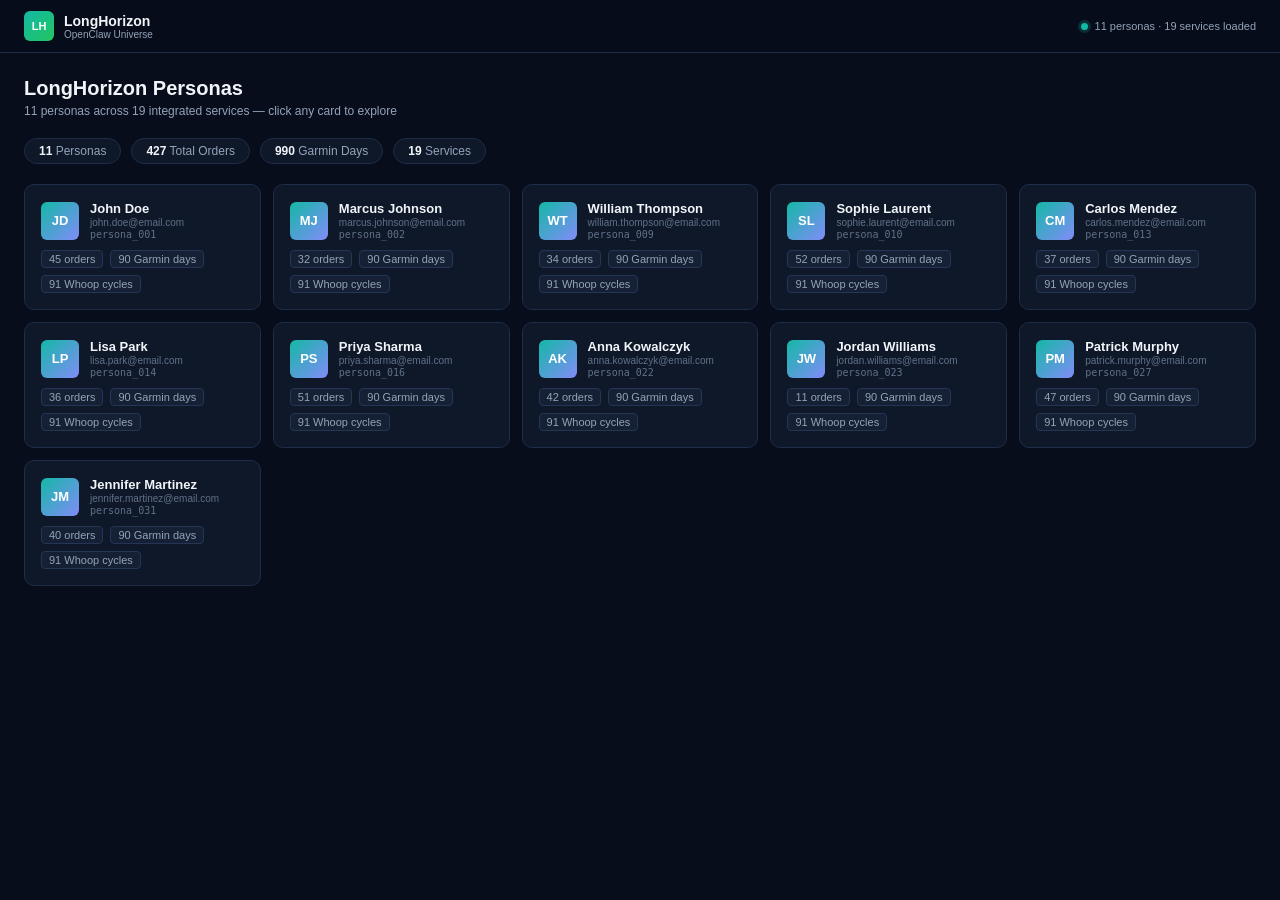
==== commit 42316f20: "Canvas" ====
--- a/longhorizon-visualization/index.html
+++ b/longhorizon-visualization/index.html
@@ -25,12 +25,29 @@
 
   <main id="view" class="main"></main>
 
+  <!-- Service detail modal -->
+  <div id="modal-overlay" class="modal-overlay hidden" onclick="if(event.target===this)closeModal()">
+    <div class="modal-box">
+      <div class="modal-hdr">
+        <div class="modal-hdr-left">
+          <span id="modal-icon" class="modal-icon"></span>
+          <div>
+            <div id="modal-name" class="modal-name"></div>
+            <div id="modal-persona" class="modal-persona"></div>
+          </div>
+        </div>
+        <button class="modal-close" onclick="closeModal()">✕</button>
+      </div>
+      <div id="modal-body" class="modal-body"></div>
+    </div>
+  </div>
+
+  <!-- Loading -->
   <div id="loading-overlay" class="loading-overlay">
     <div class="loader-box">
       <div class="spinner"></div>
       <p id="load-msg">Loading universe…</p>
       <div class="progress-bar-wrap"><div class="progress-bar" id="progress-bar"></div></div>
-      <p id="load-sub" class="load-sub"></p>
     </div>
   </div>
 
--- a/longhorizon-visualization/css/style.css
+++ b/longhorizon-visualization/css/style.css
@@ -35,7 +35,7 @@
   border-bottom: 1px solid var(--border);
 }
 .header-inner {
-  max-width: 1200px; margin: 0 auto; padding: 0 20px;
+  max-width: 1400px; margin: 0 auto; padding: 0 24px;
   height: 52px; display: flex; align-items: center; justify-content: space-between;
 }
 .brand { display: flex; align-items: center; gap: 10px; }
@@ -50,46 +50,35 @@
 .pulse-dot { width: 7px; height: 7px; border-radius: 50%; background: var(--text3); flex-shrink: 0; }
 .pulse-dot.live { background: var(--teal); box-shadow: 0 0 0 3px rgba(20,184,166,.2); animation: pulse 2s infinite; }
 @keyframes pulse { 0%,100%{box-shadow:0 0 0 3px rgba(20,184,166,.2)}50%{box-shadow:0 0 0 6px rgba(20,184,166,.05)} }
-.status-text { font-size: 11px; color: var(--text2); max-width: 280px; overflow: hidden; text-overflow: ellipsis; white-space: nowrap; }
+.status-text { font-size: 11px; color: var(--text2); max-width: 320px; overflow: hidden; text-overflow: ellipsis; white-space: nowrap; }
 
 /* ── MAIN ── */
-.main { max-width: 1200px; margin: 0 auto; padding: 24px 20px 80px; }
-@keyframes fadeIn { from{opacity:0;transform:translateY(4px)} to{opacity:1;transform:none} }
-
-/* ── PERSONA LIST VIEW ── */
+.main { max-width: 1400px; margin: 0 auto; padding: 24px 24px 80px; }
+
+/* ── PERSONA LIST ── */
 .list-header { margin-bottom: 20px; }
 .list-header h2 { font-size: 20px; font-weight: 700; }
 .list-header p  { margin-top: 4px; font-size: 12px; color: var(--text2); }
-.stats-row { display: flex; gap: 12px; flex-wrap: wrap; margin: 16px 0; }
-.stat-pill {
-  background: var(--surface); border: 1px solid var(--border);
-  border-radius: 20px; padding: 5px 14px; font-size: 12px; color: var(--text2);
-}
+.stats-row { display: flex; gap: 10px; flex-wrap: wrap; margin: 14px 0 20px; }
+.stat-pill { background: var(--surface); border: 1px solid var(--border); border-radius: 20px; padding: 5px 14px; font-size: 12px; color: var(--text2); }
 .stat-pill strong { color: var(--text); font-weight: 700; }
-
-.persona-grid {
-  display: grid;
-  grid-template-columns: repeat(auto-fill, minmax(220px, 1fr));
-  gap: 12px;
-}
+.persona-grid { display: grid; grid-template-columns: repeat(auto-fill, minmax(220px, 1fr)); gap: 12px; }
 .persona-card {
   background: var(--surface); border: 1px solid var(--border);
-  border-radius: var(--radius); padding: 16px;
-  cursor: pointer; transition: border-color .15s, transform .12s;
-  display: flex; flex-direction: column; gap: 10px;
+  border-radius: var(--radius); padding: 16px; cursor: pointer;
+  transition: border-color .15s, transform .12s;
 }
 .persona-card:hover { border-color: var(--teal); transform: translateY(-2px); }
-.persona-card-top { display: flex; align-items: center; gap: 11px; }
+.persona-card-top { display: flex; align-items: center; gap: 11px; margin-bottom: 10px; }
 .avatar {
   width: 38px; height: 38px; border-radius: var(--rsm);
   background: linear-gradient(135deg, var(--teal), var(--indigo));
-  display: grid; place-items: center; font-weight: 800; font-size: 13px; color: #fff;
-  flex-shrink: 0;
-}
-.persona-name { font-weight: 600; font-size: 13px; }
+  display: grid; place-items: center; font-weight: 800; font-size: 13px; color: #fff; flex-shrink: 0;
+}
+.persona-name  { font-weight: 600; font-size: 13px; }
 .persona-email { font-size: 10px; color: var(--text3); margin-top: 1px; }
-.persona-id { font-size: 10px; color: var(--text3); font-family: var(--mono); }
-.persona-stats { display: flex; gap: 8px; flex-wrap: wrap; }
+.persona-id    { font-size: 10px; color: var(--text3); font-family: var(--mono); margin-top: 1px; }
+.persona-stats { display: flex; gap: 7px; flex-wrap: wrap; }
 .ps { font-size: 11px; color: var(--text2); background: var(--surface2); border: 1px solid var(--border2); border-radius: 4px; padding: 2px 7px; }
 
 /* ── DETAIL VIEW ── */
@@ -101,94 +90,150 @@
   margin-bottom: 20px; transition: border-color .15s;
 }
 .detail-back:hover { border-color: var(--teal); color: var(--teal); }
-
 .detail-hero {
   background: var(--surface); border: 1px solid var(--border);
-  border-radius: var(--radius); padding: 18px 20px; margin-bottom: 20px;
-  display: flex; align-items: center; gap: 16px; flex-wrap: wrap;
+  border-radius: var(--radius); padding: 18px 20px; margin-bottom: 28px;
+  display: flex; align-items: center; gap: 16px;
 }
 .hero-avatar {
   width: 52px; height: 52px; border-radius: var(--radius);
   background: linear-gradient(135deg, var(--teal), var(--indigo));
-  display: grid; place-items: center; font-weight: 800; font-size: 18px;
-  color: #fff; flex-shrink: 0;
-}
-.hero-name { font-size: 20px; font-weight: 700; }
+  display: grid; place-items: center; font-weight: 800; font-size: 18px; color: #fff; flex-shrink: 0;
+}
+.hero-name  { font-size: 20px; font-weight: 700; }
 .hero-email { font-size: 12px; color: var(--text2); margin-top: 3px; }
-.hero-id { font-size: 10px; color: var(--text3); font-family: var(--mono); margin-top: 2px; }
-.hero-meta { margin-left: auto; display: flex; gap: 10px; flex-wrap: wrap; }
-
-/* ── CATEGORY SECTION ── */
-.cat-section { margin-bottom: 28px; }
-.cat-heading {
+.hero-id    { font-size: 10px; color: var(--text3); font-family: var(--mono); margin-top: 2px; }
+
+/* ── CATEGORY ROW ── */
+.cat-row { margin-bottom: 32px; }
+.cat-row-label {
+  display: flex; align-items: center; gap: 10px;
   font-size: 11px; font-weight: 700; text-transform: uppercase; letter-spacing: .6px;
-  color: var(--text3); margin-bottom: 10px; padding-bottom: 8px;
-  border-bottom: 1px solid var(--border);
+  color: var(--text3); margin-bottom: 14px;
+}
+.cat-row-label::after { content: ''; flex: 1; height: 1px; background: var(--border); }
+.cat-dot { width: 8px; height: 8px; border-radius: 50%; flex-shrink: 0; }
+
+/* ── SERVICE CARDS ROW ── */
+.svc-cards {
+  display: flex; gap: 12px;
+  overflow-x: auto; padding-bottom: 6px;
+}
+.svc-cards::-webkit-scrollbar { height: 3px; }
+.svc-cards::-webkit-scrollbar-thumb { background: var(--border2); }
+
+/* ── SERVICE CARD ── */
+.svc-card {
+  flex: 0 0 200px;
+  background: var(--surface); border: 1px solid var(--border); border-radius: var(--radius);
+  padding: 14px; cursor: pointer;
+  transition: border-color .15s, transform .12s, box-shadow .15s;
+  display: flex; flex-direction: column;
+}
+.svc-card:hover {
+  border-color: var(--teal); transform: translateY(-2px);
+  box-shadow: 0 8px 24px rgba(0,0,0,.3);
+}
+.svc-card-hdr {
   display: flex; align-items: center; gap: 8px;
-}
-.cat-dot { width: 8px; height: 8px; border-radius: 50%; }
-
-/* ── SERVICE ACCORDION ── */
-.svc-block { background: var(--surface); border: 1px solid var(--border); border-radius: var(--radius); margin-bottom: 8px; overflow: hidden; }
-.svc-header {
-  display: flex; align-items: center; gap: 10px; padding: 11px 14px;
-  cursor: pointer; user-select: none; transition: background .12s;
-}
-.svc-header:hover { background: var(--surface2); }
-.svc-icon { font-size: 15px; flex-shrink: 0; }
-.svc-title { font-weight: 600; font-size: 13px; flex: 1; }
-.svc-count { font-size: 11px; color: var(--text3); }
-.svc-chevron { font-size: 11px; color: var(--text3); transition: transform .2s; }
-.svc-block.open .svc-chevron { transform: rotate(180deg); }
-.svc-body { display: none; padding: 0 0 4px; }
-.svc-block.open .svc-body { display: block; animation: fadeIn .15s; }
+  margin-bottom: 12px; padding-bottom: 10px; border-bottom: 1px solid var(--border);
+}
+.svc-card-icon { font-size: 15px; line-height: 1; }
+.svc-card-name { font-size: 12px; font-weight: 600; color: var(--text); flex: 1; min-width: 0; }
+.svc-card-arrow { font-size: 10px; color: var(--text3); }
+.svc-metrics { display: grid; grid-template-columns: 1fr 1fr; gap: 8px 6px; flex: 1; }
+.svc-metric {}
+.svc-metric-val { font-size: 15px; font-weight: 700; color: var(--text); line-height: 1.1; }
+.svc-metric-lbl { font-size: 10px; color: var(--text3); margin-top: 2px; line-height: 1.2; }
+.svc-metric.wide { grid-column: 1 / -1; }
+.svc-spark { margin-top: 10px; border-top: 1px solid var(--border); padding-top: 8px; }
+.svc-spark svg { display: block; width: 100%; height: 40px; }
+
+/* ── MODAL ── */
+.modal-overlay {
+  position: fixed; inset: 0; background: rgba(0,0,0,.72);
+  backdrop-filter: blur(6px); z-index: 500;
+  display: flex; align-items: flex-start; justify-content: center;
+  padding: 40px 20px; overflow-y: auto;
+}
+.modal-overlay.hidden { display: none; }
+.modal-box {
+  background: var(--surface); border: 1px solid var(--border2);
+  border-radius: 14px; width: 100%; max-width: 940px;
+  overflow: hidden; flex-shrink: 0;
+  box-shadow: 0 32px 96px rgba(0,0,0,.7);
+}
+.modal-hdr {
+  display: flex; align-items: center; justify-content: space-between;
+  padding: 14px 18px; background: var(--surface2); border-bottom: 1px solid var(--border);
+}
+.modal-hdr-left { display: flex; align-items: center; gap: 12px; }
+.modal-icon { font-size: 22px; line-height: 1; }
+.modal-name { font-size: 15px; font-weight: 600; }
+.modal-persona { font-size: 11px; color: var(--text2); margin-top: 2px; }
+.modal-close {
+  background: none; border: none; color: var(--text3); font-size: 18px;
+  cursor: pointer; padding: 2px 7px; border-radius: 4px; line-height: 1;
+}
+.modal-close:hover { color: var(--text); background: var(--surface3); }
+.modal-body { padding: 20px; max-height: 75vh; overflow-y: auto; }
+
+/* ── MODAL SUMMARY BAR ── */
+.modal-summary {
+  display: flex; gap: 10px; flex-wrap: wrap;
+  margin-bottom: 18px; padding-bottom: 16px; border-bottom: 1px solid var(--border);
+}
+.modal-stat { background: var(--surface2); border: 1px solid var(--border); border-radius: var(--rsm); padding: 8px 14px; }
+.modal-stat-val { font-size: 17px; font-weight: 700; line-height: 1; }
+.modal-stat-lbl { font-size: 10px; color: var(--text2); margin-top: 3px; }
 
 /* ── TABLES ── */
 .table-wrap { overflow-x: auto; }
 .data-table { width: 100%; border-collapse: collapse; font-size: 12px; }
 .data-table th {
   padding: 7px 12px; background: var(--surface2);
-  border-bottom: 1px solid var(--border2); border-top: 1px solid var(--border);
-  text-align: left; font-size: 10px; font-weight: 700;
-  text-transform: uppercase; letter-spacing: .5px; color: var(--text3);
-  white-space: nowrap;
+  border-bottom: 1px solid var(--border2); text-align: left;
+  font-size: 10px; font-weight: 700; text-transform: uppercase;
+  letter-spacing: .5px; color: var(--text3); white-space: nowrap;
 }
 .data-table td { padding: 7px 12px; border-bottom: 1px solid var(--border); color: var(--text2); vertical-align: top; }
 .data-table tbody tr:last-child td { border-bottom: none; }
 .data-table tbody tr:hover td { background: var(--surface2); color: var(--text); }
 .mono { font-family: var(--mono); font-size: 11px; }
-.dim { color: var(--text3); }
-.num { text-align: right; font-family: var(--mono); }
-.right { text-align: right; }
-
-/* ── BADGES ── */
-.badge {
-  display: inline-block; padding: 2px 7px; border-radius: 8px;
-  font-size: 10px; font-weight: 700; white-space: nowrap;
-}
-.badge-green    { background: rgba(34,197,94,.12);  color: var(--green); }
-.badge-amber    { background: rgba(245,158,11,.12); color: var(--amber); }
-.badge-violet   { background: rgba(168,85,247,.12); color: var(--violet); }
-.badge-sky      { background: rgba(56,189,248,.12); color: var(--sky); }
-.badge-rose     { background: rgba(248,113,113,.12);color: var(--rose); }
-.badge-teal     { background: rgba(20,184,166,.12); color: var(--teal); }
-.badge-normal   { background: var(--surface2); color: var(--text2); border: 1px solid var(--border2); }
-
-/* ── ORDER ITEMS SUBROW ── */
+.dim  { color: var(--text3); }
+.num  { text-align: right; font-family: var(--mono); }
+
+/* ── SECTION HEADINGS IN MODAL ── */
+.sub-heading {
+  padding: 10px 0 6px;
+  font-size: 11px; font-weight: 700; text-transform: uppercase;
+  letter-spacing: .5px; color: var(--text3);
+  border-bottom: 1px solid var(--border); margin-bottom: 0;
+}
+
+/* ── INLINE ORDER ITEMS ── */
 .items-row td { background: var(--bg); padding: 0; }
 .items-inner { padding: 6px 12px 10px 28px; }
-.items-inner table { font-size: 11px; }
-.items-inner th { background: transparent; border-bottom: 1px solid var(--border2); padding: 4px 10px; }
-.items-inner td { border-bottom: 1px solid var(--border); padding: 4px 10px; }
-
-/* ── EMPTY / NOTE ── */
-.empty { padding: 16px 14px; font-size: 12px; color: var(--text3); }
-
-/* ── PROFILE FIELDS ── */
-.fields-grid { display: grid; grid-template-columns: repeat(auto-fill, minmax(200px,1fr)); gap: 0; }
-.field { padding: 8px 14px; border-bottom: 1px solid var(--border); border-right: 1px solid var(--border); }
+.items-inner .data-table th { background: transparent; }
+
+/* ── BADGES ── */
+.badge { display: inline-block; padding: 2px 7px; border-radius: 8px; font-size: 10px; font-weight: 700; white-space: nowrap; }
+.badge-green  { background: rgba(34,197,94,.12);  color: var(--green); }
+.badge-amber  { background: rgba(245,158,11,.12); color: var(--amber); }
+.badge-violet { background: rgba(168,85,247,.12); color: var(--violet); }
+.badge-sky    { background: rgba(56,189,248,.12);  color: var(--sky); }
+.badge-rose   { background: rgba(248,113,113,.12); color: var(--rose); }
+.badge-teal   { background: rgba(20,184,166,.12);  color: var(--teal); }
+.badge-normal { background: var(--surface2); color: var(--text2); border: 1px solid var(--border2); }
+
+/* ── PROFILE FIELDS GRID ── */
+.fields-grid { display: grid; grid-template-columns: repeat(auto-fill, minmax(190px,1fr)); margin-bottom: 16px; border: 1px solid var(--border); border-radius: var(--rsm); overflow: hidden; }
+.field { padding: 8px 12px; border-bottom: 1px solid var(--border); border-right: 1px solid var(--border); }
+.field:nth-last-child(-n+2) { border-bottom: none; }
 .field-key { font-size: 10px; color: var(--text3); font-weight: 600; margin-bottom: 2px; }
-.field-val { font-size: 12px; color: var(--text); }
+.field-val  { font-size: 12px; color: var(--text); }
+
+.empty { padding: 14px 12px; font-size: 12px; color: var(--text3); }
 
 /* ── LOADING ── */
 .loading-overlay { position: fixed; inset: 0; background: var(--bg); display: flex; align-items: center; justify-content: center; z-index: 999; transition: opacity .4s; }
@@ -196,7 +241,6 @@
 .loader-box { text-align: center; }
 .spinner { width: 34px; height: 34px; border: 3px solid var(--border2); border-top-color: var(--teal); border-radius: 50%; animation: spin .8s linear infinite; margin: 0 auto 12px; }
 @keyframes spin { to { transform: rotate(360deg); } }
-.loader-box p { color: var(--text2); font-size: 12px; }
-.load-sub { color: var(--text3); font-size: 11px; margin-top: 4px; }
-.progress-bar-wrap { width: 220px; height: 3px; background: var(--surface3); border-radius: 2px; margin: 10px auto 0; overflow: hidden; }
+.loader-box p { color: var(--text2); font-size: 12px; margin-bottom: 10px; }
+.progress-bar-wrap { width: 220px; height: 3px; background: var(--surface3); border-radius: 2px; margin: 0 auto; overflow: hidden; }
 .progress-bar { height: 100%; background: var(--teal); border-radius: 2px; transition: width .3s; }
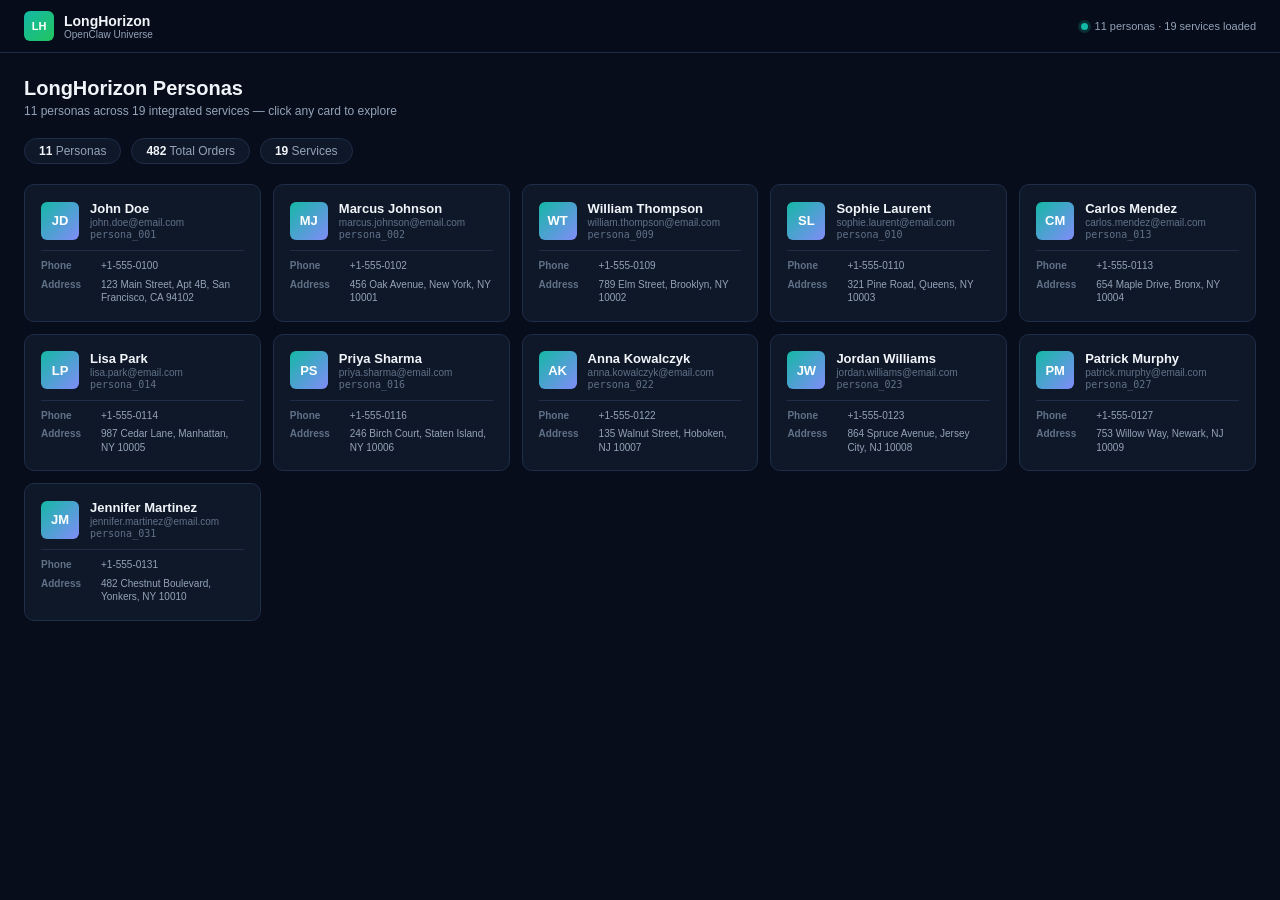
==== commit 0e264035: "update cards" ====
--- a/longhorizon-visualization/index.html
+++ b/longhorizon-visualization/index.html
@@ -4,7 +4,7 @@
   <meta charset="UTF-8" />
   <meta name="viewport" content="width=device-width, initial-scale=1.0" />
   <title>LongHorizon — OpenClaw Universe</title>
-  <link rel="stylesheet" href="css/style.css" />
+  <link rel="stylesheet" href="css/style.css?v=20260501-overview-fix" />
 </head>
 <body>
   <header class="header">
@@ -51,6 +51,6 @@
     </div>
   </div>
 
-  <script src="js/app.js"></script>
+  <script src="js/app.js?v=20260501-overview-fix"></script>
 </body>
 </html>
--- a/longhorizon-visualization/css/style.css
+++ b/longhorizon-visualization/css/style.css
@@ -68,7 +68,10 @@
   border-radius: var(--radius); padding: 16px; cursor: pointer;
   transition: border-color .15s, transform .12s;
 }
-.persona-card:hover { border-color: var(--teal); transform: translateY(-2px); }
+.persona-card:hover {
+  border-color: var(--teal);
+  box-shadow: inset 0 0 0 1px var(--teal);
+}
 .persona-card-top { display: flex; align-items: center; gap: 11px; margin-bottom: 10px; }
 .avatar {
   width: 38px; height: 38px; border-radius: var(--rsm);
@@ -78,7 +81,32 @@
 .persona-name  { font-weight: 600; font-size: 13px; }
 .persona-email { font-size: 10px; color: var(--text3); margin-top: 1px; }
 .persona-id    { font-size: 10px; color: var(--text3); font-family: var(--mono); margin-top: 1px; }
-.persona-stats { display: flex; gap: 7px; flex-wrap: wrap; }
+.persona-contact {
+  display: grid;
+  gap: 5px;
+  margin: 0;
+  padding: 8px 0 0;
+  border-top: 1px solid var(--border);
+}
+.persona-detail {
+  display: grid;
+  grid-template-columns: 52px minmax(0,1fr);
+  gap: 8px;
+  min-width: 0;
+  font-size: 10px;
+  line-height: 1.35;
+}
+.persona-detail span {
+  color: var(--text3);
+  font-weight: 700;
+}
+.persona-detail strong {
+  color: var(--text2);
+  font-weight: 500;
+  overflow-wrap: anywhere;
+  white-space: normal;
+}
+.persona-card > .persona-stats { display: none; }
 .ps { font-size: 11px; color: var(--text2); background: var(--surface2); border: 1px solid var(--border2); border-radius: 4px; padding: 2px 7px; }
 
 /* ── DETAIL VIEW ── */
@@ -127,12 +155,12 @@
   flex: 0 0 200px;
   background: var(--surface); border: 1px solid var(--border); border-radius: var(--radius);
   padding: 14px; cursor: pointer;
-  transition: border-color .15s, transform .12s, box-shadow .15s;
+  transition: border-color .15s, box-shadow .15s;
   display: flex; flex-direction: column;
 }
 .svc-card:hover {
-  border-color: var(--teal); transform: translateY(-2px);
-  box-shadow: 0 8px 24px rgba(0,0,0,.3);
+  border-color: var(--teal);
+  box-shadow: inset 0 0 0 1px var(--teal), 0 8px 24px rgba(0,0,0,.24);
 }
 .svc-card-hdr {
   display: flex; align-items: center; gap: 8px;
@@ -148,8 +176,125 @@
 .svc-metric.wide { grid-column: 1 / -1; }
 .svc-spark { margin-top: 10px; border-top: 1px solid var(--border); padding-top: 8px; }
 .svc-spark svg { display: block; width: 100%; height: 40px; }
+.trend-chart {
+  margin-top: 10px;
+  border-top: 1px solid var(--border);
+  padding-top: 8px;
+}
+.trend-chart-title {
+  color: var(--text3);
+  font-size: 9px;
+  font-weight: 700;
+  letter-spacing: .4px;
+  text-transform: uppercase;
+  margin-bottom: 5px;
+}
+.trend-chart svg {
+  display: block;
+  width: 100%;
+  height: 48px;
+}
+.trend-chart.modal-chart {
+  flex: 1 1 260px;
+  min-width: 240px;
+  margin-top: 0;
+  border-top: 0;
+  padding: 0 4px;
+}
+.trend-chart.modal-chart svg { height: 72px; }
+.trend-chart-legend {
+  display: flex;
+  gap: 10px;
+  flex-wrap: wrap;
+  margin-top: 5px;
+  color: var(--text3);
+  font-size: 9px;
+}
+.trend-chart-legend span::before {
+  content: '';
+  display: inline-block;
+  width: 7px;
+  height: 7px;
+  border-radius: 50%;
+  background: var(--legend-color);
+  margin-right: 4px;
+}
 
 /* ── MODAL ── */
+.viz-section { margin-bottom: 18px; }
+.viz-grid {
+  display: grid;
+  grid-template-columns: repeat(auto-fit, minmax(300px, 1fr));
+  gap: 12px;
+  padding-top: 12px;
+}
+.viz-card {
+  min-width: 0;
+  background: var(--surface2);
+  border: 1px solid var(--border);
+  border-radius: var(--rsm);
+  padding: 10px 12px 8px;
+}
+.viz-title {
+  color: var(--text);
+  font-size: 12px;
+  font-weight: 700;
+  margin-bottom: 6px;
+}
+.viz-svg {
+  display: block;
+  width: 100%;
+  height: 230px;
+}
+.viz-grid-line {
+  stroke: rgba(148,163,184,.16);
+  stroke-width: 1;
+}
+.viz-axis-line {
+  stroke: var(--border2);
+  stroke-width: 1;
+}
+.viz-axis,
+.viz-axis-label,
+.viz-value {
+  font-family: var(--mono);
+  fill: var(--text3);
+}
+.viz-axis { font-size: 11px; }
+.viz-axis-label {
+  font-size: 11px;
+  font-weight: 700;
+}
+.viz-value {
+  font-size: 10px;
+  font-weight: 700;
+  fill: var(--text2);
+}
+.viz-mark,
+.viz-hit { cursor: default; pointer-events: all; }
+.viz-mark:hover,
+.viz-mark.is-hovered {
+  filter: brightness(1.18);
+}
+.viz-dot { pointer-events: none; }
+.viz-hit:hover + .viz-dot { r: 4; }
+.chart-tooltip {
+  position: fixed;
+  z-index: 1000;
+  max-width: 280px;
+  padding: 8px 10px;
+  border: 1px solid var(--border2);
+  border-radius: var(--rsm);
+  background: rgba(15,23,42,.96);
+  color: var(--text);
+  font-size: 11px;
+  line-height: 1.45;
+  white-space: pre-line;
+  pointer-events: none;
+  box-shadow: 0 14px 40px rgba(0,0,0,.45);
+}
+.chart-tooltip.hidden { display: none; }
+
 .modal-overlay {
   position: fixed; inset: 0; background: rgba(0,0,0,.72);
   backdrop-filter: blur(6px); z-index: 500;
